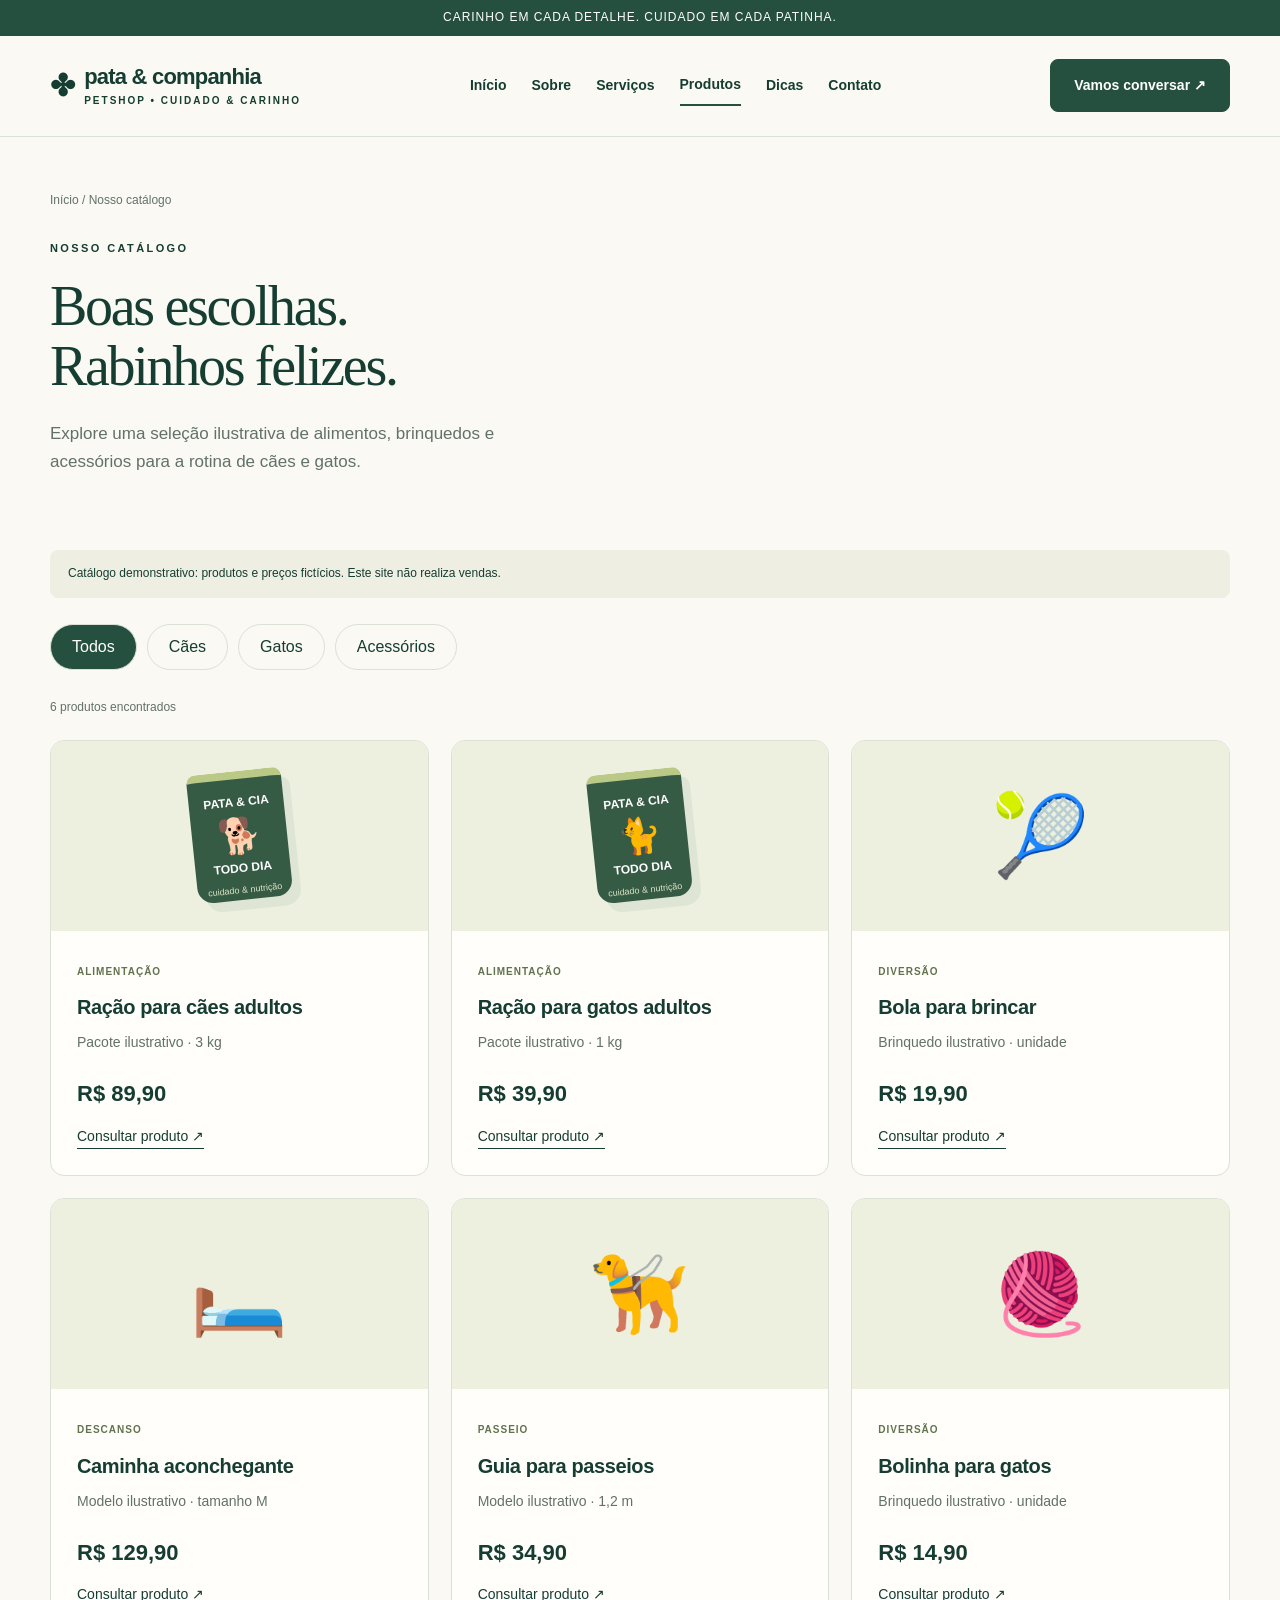
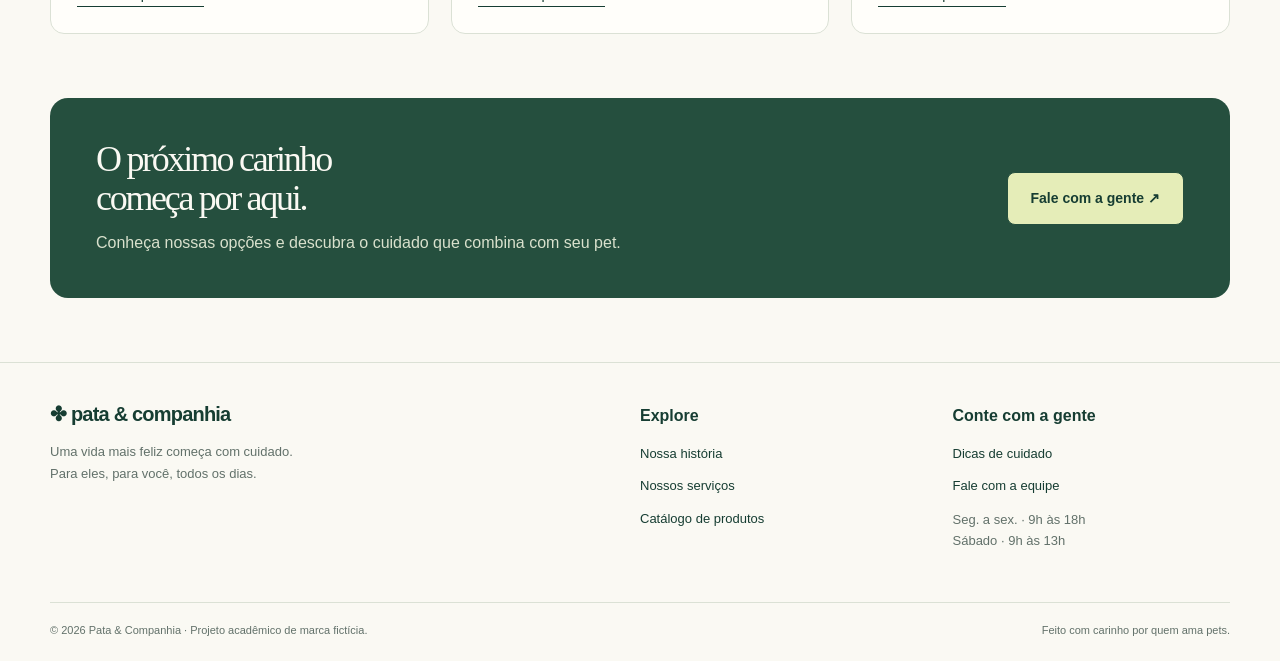
==== produtos.html @ c298a9f4 "Add files via upload" ====
<!DOCTYPE html>
<html lang="pt-BR">
<head>
  <meta charset="UTF-8">
  <meta name="viewport" content="width=device-width, initial-scale=1">
  <meta name="theme-color" content="#254f3e">
  <meta
    name="description"
    content="Explore o catálogo ilustrativo de produtos da Pata & Companhia."
  >

  <title>Produtos | Pata & Companhia</title>

  <link rel="stylesheet" href="estilo.css">
  <script src="script.js" defer></script>
</head>

<body>
  <a class="skip-link" href="#conteudo">Pular para o conteúdo</a>

  <div class="top">
    CARINHO EM CADA DETALHE. CUIDADO EM CADA PATINHA.
  </div>

  <header>
    <div class="wrap nav">
      <a class="brand" href="index.html">
        <span class="paw" aria-hidden="true">✤</span>

        <span>
          pata & companhia
          <small>petshop • cuidado & carinho</small>
        </span>
      </a>

      <button
        class="menu"
        type="button"
        aria-expanded="false"
        aria-controls="navigation"
      >
        Menu ☰
      </button>

      <nav id="navigation" aria-label="Navegação principal">
        <a href="index.html">Início</a>
        <a href="sobre.html">Sobre</a>
        <a href="servicos.html">Serviços</a>
        <a href="produtos.html" aria-current="page">Produtos</a>
        <a href="dicas.html">Dicas</a>
        <a href="contato.html">Contato</a>
      </nav>

      <a class="btn" href="contato.html">Vamos conversar ↗</a>
    </div>
  </header>

  <main id="conteudo" class="wrap">
    <div class="page-head">
      <div class="breadcrumb">
        <a href="index.html">Início</a> / Nosso catálogo
      </div>

      <span class="eyebrow">Nosso catálogo</span>

      <h1>
        Boas escolhas.<br>
        Rabinhos felizes.
      </h1>

      <p class="lead">
        Explore uma seleção ilustrativa de alimentos, brinquedos
        e acessórios para a rotina de cães e gatos.
      </p>
    </div>

    <section class="section-compact">
      <div class="notice">
        Catálogo demonstrativo: produtos e preços fictícios.
        Este site não realiza vendas.
      </div>

      <div
        class="filters"
        role="group"
        aria-label="Filtrar produtos"
      >
        <button
          class="filter"
          type="button"
          data-filter="todos"
          aria-pressed="true"
        >
          Todos
        </button>

        <button
          class="filter"
          type="button"
          data-filter="caes"
          aria-pressed="false"
        >
          Cães
        </button>

        <button
          class="filter"
          type="button"
          data-filter="gatos"
          aria-pressed="false"
        >
          Gatos
        </button>

        <button
          class="filter"
          type="button"
          data-filter="acessorios"
          aria-pressed="false"
        >
          Acessórios
        </button>
      </div>

      <p id="count" class="micro" aria-live="polite">
        6 produtos encontrados
      </p>

      <div class="grid">
        <article class="card" data-category="caes">
          <div class="product-art" aria-hidden="true">
            <div class="bag">
              <b>PATA & CIA</b>
              <span>🐕</span>
              <b>TODO DIA</b>
              <small>cuidado & nutrição</small>
            </div>
          </div>

          <div class="card-body">
            <span class="tag">Alimentação</span>

            <h3>Ração para cães adultos</h3>

            <p>Pacote ilustrativo · 3 kg</p>

            <div class="price">R$ 89,90</div>

            <a class="text-link" href="contato.html">
              Consultar produto ↗
            </a>
          </div>
        </article>

        <article class="card" data-category="gatos">
          <div class="product-art" aria-hidden="true">
            <div class="bag">
              <b>PATA & CIA</b>
              <span>🐈</span>
              <b>TODO DIA</b>
              <small>cuidado & nutrição</small>
            </div>
          </div>

          <div class="card-body">
            <span class="tag">Alimentação</span>

            <h3>Ração para gatos adultos</h3>

            <p>Pacote ilustrativo · 1 kg</p>

            <div class="price">R$ 39,90</div>

            <a class="text-link" href="contato.html">
              Consultar produto ↗
            </a>
          </div>
        </article>

        <article class="card" data-category="acessorios">
          <div class="product-art" aria-hidden="true">
            <span class="product-emoji">🎾</span>
          </div>

          <div class="card-body">
            <span class="tag">Diversão</span>

            <h3>Bola para brincar</h3>

            <p>Brinquedo ilustrativo · unidade</p>

            <div class="price">R$ 19,90</div>

            <a class="text-link" href="contato.html">
              Consultar produto ↗
            </a>
          </div>
        </article>

        <article class="card" data-category="acessorios">
          <div class="product-art" aria-hidden="true">
            <span class="product-emoji">🛏️</span>
          </div>

          <div class="card-body">
            <span class="tag">Descanso</span>

            <h3>Caminha aconchegante</h3>

            <p>Modelo ilustrativo · tamanho M</p>

            <div class="price">R$ 129,90</div>

            <a class="text-link" href="contato.html">
              Consultar produto ↗
            </a>
          </div>
        </article>

        <article class="card" data-category="caes">
          <div class="product-art" aria-hidden="true">
            <span class="product-emoji">🦮</span>
          </div>

          <div class="card-body">
            <span class="tag">Passeio</span>

            <h3>Guia para passeios</h3>

            <p>Modelo ilustrativo · 1,2 m</p>

            <div class="price">R$ 34,90</div>

            <a class="text-link" href="contato.html">
              Consultar produto ↗
            </a>
          </div>
        </article>

        <article class="card" data-category="gatos">
          <div class="product-art" aria-hidden="true">
            <span class="product-emoji">🧶</span>
          </div>

          <div class="card-body">
            <span class="tag">Diversão</span>

            <h3>Bolinha para gatos</h3>

            <p>Brinquedo ilustrativo · unidade</p>

            <div class="price">R$ 14,90</div>

            <a class="text-link" href="contato.html">
              Consultar produto ↗
            </a>
          </div>
        </article>
      </div>
    </section>

    <div class="band">
      <div>
        <h2>
          O próximo carinho<br>
          começa por aqui.
        </h2>

        <p>
          Conheça nossas opções e descubra o cuidado que combina
          com seu pet.
        </p>
      </div>

      <a class="btn" href="contato.html">
        Fale com a gente ↗
      </a>
    </div>
  </main>

  <footer>
    <div class="wrap">
      <div class="footer-grid">
        <div>
          <a class="brand" href="index.html">
            ✤ pata & companhia
          </a>

          <p class="footer-description">
            Uma vida mais feliz começa com cuidado.<br>
            Para eles, para você, todos os dias.
          </p>
        </div>

        <div>
          <strong>Explore</strong>

          <ul>
            <li><a href="sobre.html">Nossa história</a></li>
            <li><a href="servicos.html">Nossos serviços</a></li>
            <li><a href="produtos.html">Catálogo de produtos</a></li>
          </ul>
        </div>

        <div>
          <strong>Conte com a gente</strong>

          <ul>
            <li><a href="dicas.html">Dicas de cuidado</a></li>
            <li><a href="contato.html">Fale com a equipe</a></li>
          </ul>

          <p>
            Seg. a sex. · 9h às 18h<br>
            Sábado · 9h às 13h
          </p>
        </div>
      </div>

      <div class="footer-bottom">
        <span>
          © 2026 Pata & Companhia · Projeto acadêmico de marca fictícia.
        </span>

        <span>Feito com carinho por quem ama pets.</span>
      </div>
    </div>
  </footer>
</body>
</html>
---- estilo.css ----
/* CONFIGURAÇÕES GERAIS */

* {
  box-sizing: border-box;
}

:root {
  --ink: #163d32;
  --green: #254f3e;
  --paper: #faf9f3;
  --lime: #e5edb8;
  --muted: #62716a;
  --line: #dbe1d5;
}

html {
  scroll-behavior: smooth;
}

body {
  margin: 0;
  background: var(--paper);
  color: var(--ink);
  font-family: "Segoe UI", Arial, sans-serif;
  font-size: 16px;
  line-height: 1.65;
}

a {
  color: inherit;
  text-decoration: none;
}

button,
input,
select,
textarea {
  font: inherit;
}

button,
a,
input,
select,
textarea {
  touch-action: manipulation;
}

:focus-visible {
  outline: 3px solid #cc7c35;
  outline-offset: 5px;
}

[hidden] {
  display: none !important;
}

.wrap {
  width: min(1180px, calc(100% - 64px));
  margin: auto;
}

.skip-link {
  position: absolute;
  top: 12px;
  left: -10000px;
  z-index: 100;
  padding: 12px 18px;
  background: var(--paper);
  color: var(--ink);
}

.skip-link:focus {
  left: 12px;
}

h1,
h2,
h3,
p {
  margin-top: 0;
}

h1,
h2 {
  font-family: Georgia, "Times New Roman", serif;
  font-weight: 500;
  letter-spacing: -2.3px;
  line-height: 1.08;
}

h1 {
  margin-bottom: 23px;
  font-size: clamp(40px, 5.1vw, 68px);
}

h1 em {
  color: #7a8753;
}

h2 {
  margin-bottom: 18px;
  font-size: 42px;
}

h3 {
  margin-bottom: 10px;
  font-size: 20px;
  letter-spacing: -0.4px;
  line-height: 1.35;
}

p {
  margin-bottom: 22px;
  color: var(--muted);
}

section {
  padding: 64px 0;
}

.section-compact {
  padding-top: 20px;
}

/* CABEÇALHO E NAVEGAÇÃO */

.top {
  padding: 8px 20px;
  background: var(--green);
  color: #fff;
  text-align: center;
  font-size: 12px;
  letter-spacing: 0.08em;
}

header {
  border-bottom: 1px solid var(--line);
  background: var(--paper);
}

.nav {
  display: flex;
  align-items: center;
  justify-content: space-between;
  gap: 26px;
  min-height: 100px;
}

.brand {
  display: flex;
  align-items: center;
  gap: 10px;
  font-size: 22px;
  font-weight: 800;
  letter-spacing: -0.8px;
  line-height: 1.1;
}

.brand small {
  display: block;
  margin-top: 6px;
  font-size: 10px;
  letter-spacing: 2px;
  text-transform: uppercase;
}

.paw {
  font-size: 30px;
}

nav {
  display: flex;
  align-items: center;
  gap: 25px;
  font-size: 14px;
  font-weight: 600;
}

nav a {
  padding: 8px 0;
}

nav a[aria-current="page"] {
  border-bottom: 2px solid var(--green);
}

nav a:hover {
  color: #a6612f;
}

.menu {
  display: none;
}

/* BOTÕES E LINKS */

.btn {
  display: inline-flex;
  align-items: center;
  justify-content: center;
  gap: 18px;
  padding: 14px 23px;
  border: 1px solid var(--green);
  border-radius: 8px;
  background: var(--green);
  color: white;
  font-size: 14px;
  font-weight: 650;
  text-align: center;
  cursor: pointer;
}

.btn:hover {
  background: #39644d;
}

.btn.light {
  border-color: #a4b2a3;
  background: transparent;
  color: var(--ink);
}

.btn.light:hover {
  background: #edf0df;
}

.text-link {
  padding-bottom: 4px;
  border-bottom: 1px solid;
  font-size: 14px;
}

.text-link:hover {
  color: #a6612f;
}

.actions {
  display: flex;
  flex-wrap: wrap;
  gap: 12px;
  margin: 28px 0;
}

/* TEXTOS DE APOIO */

.eyebrow {
  display: block;
  margin: 0 0 19px;
  font-size: 11px;
  font-weight: 750;
  letter-spacing: 2.4px;
  text-transform: uppercase;
}

.lead {
  max-width: 530px;
  font-size: 17px;
}

.micro {
  color: var(--muted);
  font-size: 12px;
}

.tag {
  display: inline-block;
  margin-bottom: 14px;
  color: #61734e;
  font-size: 10px;
  font-weight: 700;
  letter-spacing: 1px;
  text-transform: uppercase;
}

.notice {
  margin-bottom: 26px;
  padding: 14px 18px;
  border-radius: 8px;
  background: #eeeee3;
  font-size: 12px;
}

/* DESTAQUE DA PÁGINA INICIAL */

.hero {
  display: grid;
  grid-template-columns: 1.03fr 1fr;
  align-items: center;
  gap: 60px;
  padding: 64px 0 62px;
}

.art {
  position: relative;
  min-height: 450px;
  overflow: hidden;
  border-radius: 150px 150px 22px 22px;
  background: #e6eace;
}

.art img {
  display: block;
  width: 100%;
  height: 450px;
  object-fit: contain;
}

.art-note {
  position: absolute;
  bottom: 23px;
  left: 23px;
  padding: 13px 20px;
  border-radius: 10px;
  background: var(--paper);
  box-shadow: 0 5px 25px #163d3210;
  font-size: 13px;
}

.art-note strong {
  display: block;
}

.sticker {
  position: absolute;
  top: 27px;
  right: 20px;
  display: grid;
  place-content: center;
  width: 89px;
  height: 89px;
  border-radius: 50%;
  background: var(--green);
  color: var(--lime);
  font-size: 11px;
  font-weight: 700;
  text-align: center;
  transform: rotate(12deg);
}

/* BENEFÍCIOS */

.benefits {
  display: grid;
  grid-template-columns: repeat(3, 1fr);
  gap: 20px;
  padding: 24px 0;
  border-top: 1px solid var(--line);
  border-bottom: 1px solid var(--line);
}

.benefits > div {
  display: flex;
  align-items: center;
  gap: 13px;
  font-size: 13px;
}

.benefits span {
  font-size: 22px;
}

.benefits strong {
  display: block;
  font-size: 14px;
}

.benefits p {
  margin: 0;
  font-size: 12px;
}

/* SEÇÕES E CARDS */

.section-head {
  display: flex;
  align-items: flex-end;
  justify-content: space-between;
  gap: 20px;
  margin-bottom: 28px;
}

.section-head h2 {
  margin-bottom: 0;
}

.grid {
  display: grid;
  grid-template-columns: repeat(3, minmax(0, 1fr));
  gap: 22px;
}

.card {
  overflow: hidden;
  border: 1px solid var(--line);
  border-radius: 14px;
  background: #fffefa;
}

.card-body {
  padding: 26px;
}

.card p {
  font-size: 14px;
}

.card p:last-child {
  margin-bottom: 0;
}

.icon-block {
  display: grid;
  place-items: center;
  height: 145px;
  background: #e8ecd9;
  font-size: 59px;
}

.card:nth-child(2) .icon-block {
  background: #efe4d6;
}

.card:nth-child(3) .icon-block {
  background: #e2e9e4;
}

/* FAIXA DE CONTATO */

.band {
  display: flex;
  align-items: center;
  justify-content: space-between;
  gap: 28px;
  margin-bottom: 64px;
  padding: 42px 46px;
  border-radius: 18px;
  background: var(--green);
  color: var(--paper);
}

.band h2 {
  margin: 0 0 12px;
  font-size: 36px;
}

.band p {
  max-width: 580px;
  margin: 0;
  color: #d9e1cd;
}

.band .btn {
  background: var(--lime);
  color: var(--ink);
  white-space: nowrap;
}

.band .btn:hover {
  background: #f1f5d5;
}

/* PÁGINAS INTERNAS */

.page-head {
  max-width: 760px;
  padding: 54px 0 32px;
}

.page-head h1 {
  font-size: 56px;
}

.breadcrumb {
  margin-bottom: 28px;
  color: var(--muted);
  font-size: 12px;
}

.breadcrumb a:hover {
  text-decoration: underline;
}

.split {
  display: grid;
  grid-template-columns: minmax(0, 1fr) minmax(0, 1fr);
  align-items: start;
  gap: 50px;
}

.panel {
  padding: 34px;
  border-radius: 16px;
  background: #edf0df;
}

.number {
  color: #809063;
  font-family: Georgia, serif;
  font-size: 39px;
}

.steps {
  display: grid;
  gap: 22px;
  margin: 0;
  padding: 0;
  list-style: none;
}

.steps li {
  display: flex;
  gap: 22px;
}

.steps p {
  margin-bottom: 0;
  font-size: 14px;
}

/* CATÁLOGO */

.filters {
  display: flex;
  flex-wrap: wrap;
  gap: 10px;
  margin-bottom: 28px;
}

.filter {
  padding: 9px 21px;
  border: 1px solid var(--line);
  border-radius: 30px;
  background: transparent;
  color: var(--ink);
  cursor: pointer;
}

.filter:hover {
  background: #edf0df;
}

.filter[aria-pressed="true"] {
  background: var(--green);
  color: white;
}

.product-art {
  display: grid;
  place-items: center;
  height: 190px;
  background: #edf0df;
}

.bag {
  width: 95px;
  height: 129px;
  padding: 15px 6px;
  border-top: 8px solid #bbc986;
  border-radius: 9px 9px 16px 16px;
  background: #365b45;
  color: white;
  box-shadow: 8px 10px 0 #163d3210;
  line-height: 1.4;
  text-align: center;
  transform: rotate(-6deg);
}

.bag b {
  display: block;
  font-size: 12px;
}

.bag span {
  font-size: 35px;
}

.bag small {
  color: #dce6c6;
  font-size: 9px;
}

.product-emoji {
  font-size: 79px;
}

.price {
  margin-bottom: 10px;
  font-size: 22px;
  font-weight: 700;
}

/* DICAS EXPANSÍVEIS */

.article {
  margin-bottom: 20px;
  padding: 28px;
  border: 1px solid var(--line);
  border-radius: 14px;
  background: #fffefa;
}

.article summary {
  font-size: 18px;
  font-weight: 700;
  cursor: pointer;
}

.article p {
  margin: 20px 0 0;
  font-size: 15px;
}

.article ul {
  padding-left: 22px;
  color: var(--muted);
}

.article li + li {
  margin-top: 8px;
}

/* FORMULÁRIO */

form {
  display: grid;
  gap: 18px;
}

.field {
  display: grid;
  gap: 6px;
}

label {
  font-size: 13px;
  font-weight: 600;
}

input,
select,
textarea {
  width: 100%;
  min-width: 0;
  padding: 12px 14px;
  border: 1px solid #bbc6b5;
  border-radius: 7px;
  background: #fffefa;
  color: var(--ink);
}

textarea {
  min-height: 110px;
  resize: vertical;
}

.form-row {
  display: grid;
  grid-template-columns: minmax(0, 1fr) minmax(0, 1fr);
  gap: 16px;
}

.check {
  display: flex;
  align-items: flex-start;
  gap: 10px;
  font-size: 12px;
}

.check input {
  flex-shrink: 0;
  width: 17px;
  margin-top: 4px;
}

.result {
  padding: 18px;
  border-radius: 8px;
  background: #e5edb8;
  overflow-wrap: anywhere;
  white-space: pre-line;
}

.result:empty {
  display: none;
}

.contact-list {
  padding: 0;
  list-style: none;
}

.contact-list li {
  padding: 18px 0;
  border-bottom: 1px solid var(--line);
}

.contact-list strong {
  display: block;
}

.contact-list span {
  color: var(--muted);
  font-size: 14px;
}

/* RODAPÉ */

footer {
  padding: 40px 0 22px;
  border-top: 1px solid var(--line);
}

.footer-grid {
  display: grid;
  grid-template-columns: 2fr 1fr 1fr;
  gap: 35px;
}

.footer-grid p,
.footer-grid a {
  font-size: 13px;
}

.footer-grid .brand {
  font-size: 20px;
}

.footer-description {
  max-width: 320px;
  margin-top: 16px;
}

.footer-grid ul {
  margin: 10px 0;
  padding: 0;
  list-style: none;
}

.footer-grid li {
  margin: 6px 0;
}

.footer-grid li a:hover {
  text-decoration: underline;
}

.footer-bottom {
  display: flex;
  justify-content: space-between;
  gap: 16px;
  margin-top: 28px;
  padding-top: 18px;
  border-top: 1px solid var(--line);
  color: var(--muted);
  font-size: 11px;
}

/* TABLETS E COMPUTADORES MENORES */

@media (max-width: 1000px) {
  nav {
    gap: 15px;
  }

  .nav > .btn {
    display: none;
  }

  .hero {
    gap: 30px;
  }

  h1 {
    font-size: 52px;
  }

  .art {
    min-height: 400px;
  }

  .art img {
    height: 400px;
  }
}

/* CELULARES */

@media (max-width: 720px) {
  .wrap {
    width: calc(100% - 36px);
  }

  .top {
    font-size: 10px;
  }

  .nav {
    flex-wrap: wrap;
    gap: 0;
    min-height: 80px;
    padding: 16px 0;
  }

  .brand {
    font-size: 19px;
  }

  .menu {
    display: block;
    padding: 8px 13px;
    border: 1px solid var(--line);
    border-radius: 6px;
    background: transparent;
    color: var(--ink);
    cursor: pointer;
  }

  nav {
    display: none;
    flex-direction: column;
    align-items: stretch;
    gap: 0;
    width: 100%;
    padding-top: 16px;
  }

  nav.open {
    display: flex;
  }

  nav a {
    padding: 12px;
  }

  .hero {
    grid-template-columns: 1fr;
    gap: 25px;
    padding: 38px 0;
  }

  h1 {
    font-size: 46px;
  }

  h2 {
    font-size: 34px;
  }

  .lead {
    font-size: 16px;
  }

  .art {
    min-height: 360px;
  }

  .art img {
    height: 360px;
  }

  .benefits {
    grid-template-columns: 1fr;
    gap: 18px;
  }

  .grid,
  .split {
    grid-template-columns: 1fr;
  }

  .grid {
    gap: 18px;
  }

  .split {
    gap: 28px;
  }

  section {
    padding: 40px 0;
  }

  .section-compact {
    padding-top: 20px;
  }

  .section-head {
    flex-direction: column;
    align-items: flex-start;
  }

  .band {
    flex-direction: column;
    align-items: flex-start;
    margin-bottom: 40px;
    padding: 30px 24px;
  }

  .band h2 {
    font-size: 32px;
  }

  .footer-grid {
    grid-template-columns: 1fr 1fr;
  }

  .footer-grid > div:first-child {
    grid-column: 1 / -1;
  }

  .footer-bottom {
    flex-direction: column;
  }

  .page-head {
    padding: 32px 0 16px;
  }

  .page-head h1 {
    font-size: 43px;
  }

  .panel {
    padding: 24px;
  }

  .form-row {
    grid-template-columns: 1fr;
  }

  .icon-block {
    height: 120px;
  }
}

/* TELAS MUITO ESTREITAS */

@media (max-width: 380px) {
  .brand {
    font-size: 16px;
    gap: 7px;
  }

  .brand small {
    font-size: 8px;
  }

  .paw {
    font-size: 25px;
  }

  .menu {
    padding: 8px 10px;
  }

  h1,
  .page-head h1 {
    font-size: 38px;
  }

  .art-note {
    right: 15px;
    left: 15px;
    padding: 12px 15px;
    font-size: 12px;
  }
}

/* ACESSIBILIDADE */

@media (prefers-reduced-motion: reduce) {
  html {
    scroll-behavior: auto;
  }
}
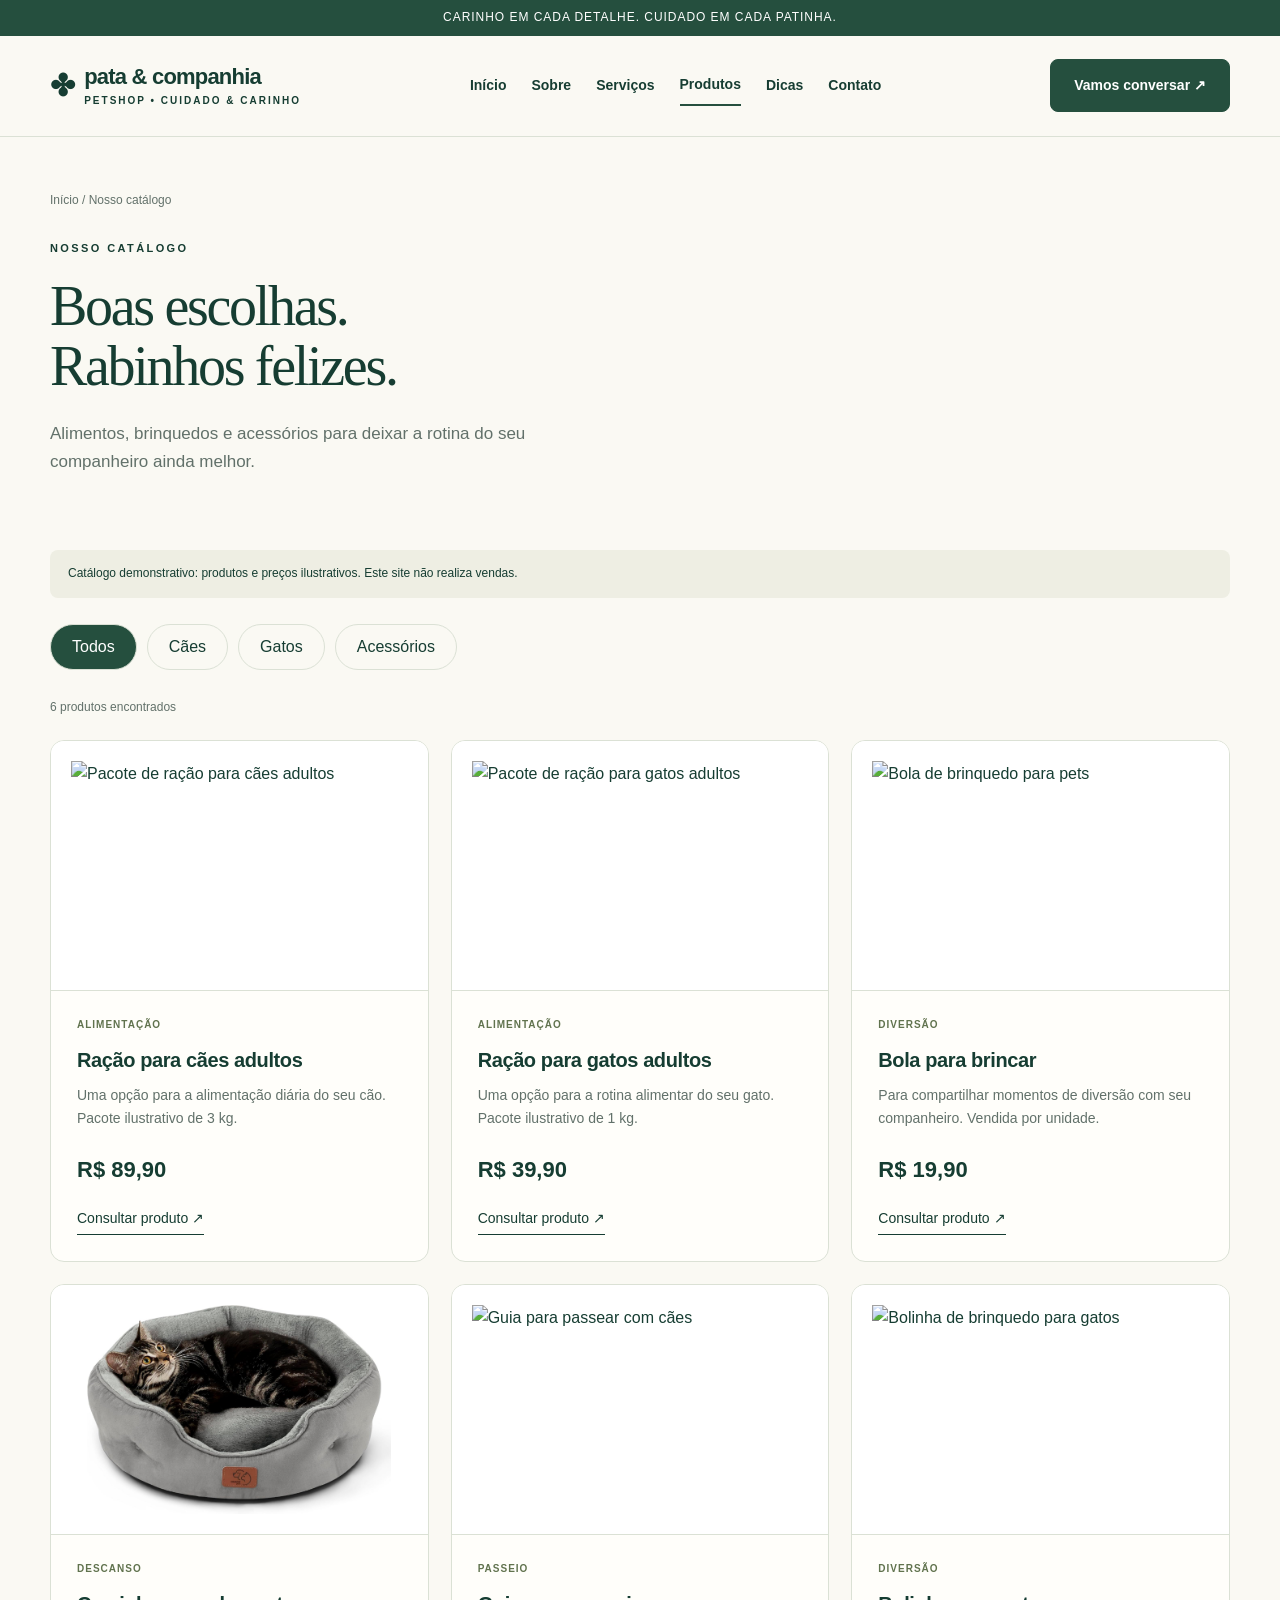
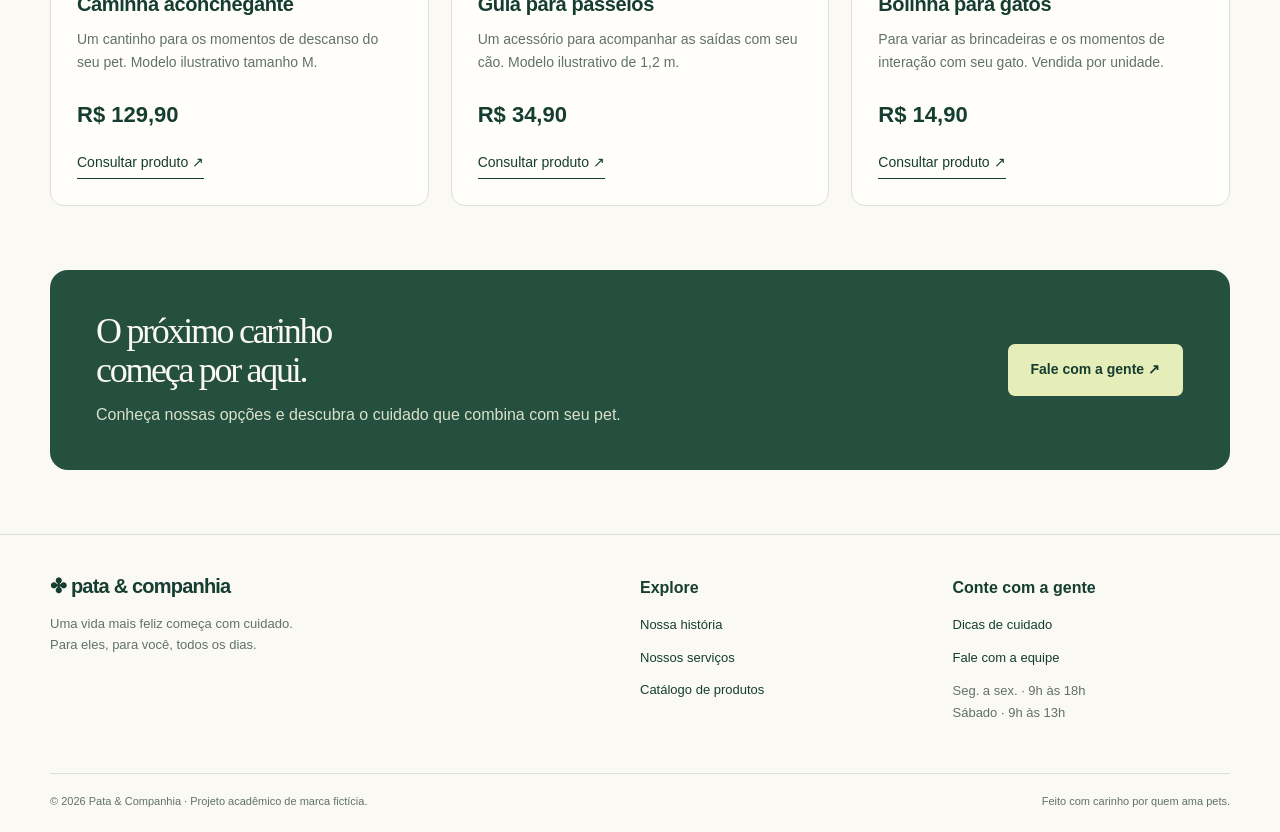
==== commit a811c20a: "Revise produtos.html with new layout and styles Updated product catalog page with new content and st" ====
--- a/produtos.html
+++ b/produtos.html
@@ -2,26 +2,101 @@
 <html lang="pt-BR">
 <head>
   <meta charset="UTF-8">
-  <meta name="viewport" content="width=device-width, initial-scale=1">
+
+  <meta
+    name="viewport"
+    content="width=device-width, initial-scale=1"
+  >
+
   <meta name="theme-color" content="#254f3e">
+
   <meta
     name="description"
-    content="Explore o catálogo ilustrativo de produtos da Pata & Companhia."
+    content="Conheça os alimentos, brinquedos e acessórios da Pata & Companhia."
   >
 
   <title>Produtos | Pata & Companhia</title>
 
+  <!-- Estilo geral do site -->
   <link rel="stylesheet" href="estilo.css">
+
+  <!-- Menu e filtros de produtos -->
   <script src="script.js" defer></script>
+
+  <!-- Estilos específicos das fotos dos produtos -->
+  <style>
+    .product-photo {
+      display: flex;
+      align-items: center;
+      justify-content: center;
+      height: 250px;
+      margin: 0;
+      padding: 20px;
+      overflow: hidden;
+      background: #ffffff;
+      border-bottom: 1px solid var(--line);
+    }
+
+    .product-photo img {
+      display: block;
+      width: 100%;
+      height: 100%;
+      object-fit: contain;
+      transition: transform 0.3s ease;
+    }
+
+    .product-card:hover .product-photo img {
+      transform: scale(1.05);
+    }
+
+    .product-card {
+      display: flex;
+      flex-direction: column;
+    }
+
+    .product-card .card-body {
+      display: flex;
+      flex-direction: column;
+      align-items: flex-start;
+      flex: 1;
+    }
+
+    .product-card .price {
+      margin-top: auto;
+    }
+
+    .product-card .text-link {
+      margin-top: 8px;
+    }
+
+    @media (max-width: 720px) {
+      .product-photo {
+        height: 240px;
+      }
+    }
+
+    @media (prefers-reduced-motion: reduce) {
+      .product-photo img {
+        transition: none;
+      }
+
+      .product-card:hover .product-photo img {
+        transform: none;
+      }
+    }
+  </style>
 </head>
 
 <body>
-  <a class="skip-link" href="#conteudo">Pular para o conteúdo</a>
+  <a class="skip-link" href="#conteudo">
+    Pular para o conteúdo
+  </a>
 
   <div class="top">
     CARINHO EM CADA DETALHE. CUIDADO EM CADA PATINHA.
   </div>
 
+  <!-- CABEÇALHO -->
   <header>
     <div class="wrap nav">
       <a class="brand" href="index.html">
@@ -51,10 +126,13 @@
         <a href="contato.html">Contato</a>
       </nav>
 
-      <a class="btn" href="contato.html">Vamos conversar ↗</a>
+      <a class="btn" href="contato.html">
+        Vamos conversar ↗
+      </a>
     </div>
   </header>
 
+  <!-- CONTEÚDO -->
   <main id="conteudo" class="wrap">
     <div class="page-head">
       <div class="breadcrumb">
@@ -69,17 +147,18 @@
       </h1>
 
       <p class="lead">
-        Explore uma seleção ilustrativa de alimentos, brinquedos
-        e acessórios para a rotina de cães e gatos.
+        Alimentos, brinquedos e acessórios para deixar
+        a rotina do seu companheiro ainda melhor.
       </p>
     </div>
 
-    <section class="section-compact">
+    <section class="section-compact" aria-label="Catálogo de produtos">
       <div class="notice">
-        Catálogo demonstrativo: produtos e preços fictícios.
+        Catálogo demonstrativo: produtos e preços ilustrativos.
         Este site não realiza vendas.
       </div>
 
+      <!-- FILTROS -->
       <div
         class="filters"
         role="group"
@@ -127,14 +206,16 @@
       </p>
 
       <div class="grid">
-        <article class="card" data-category="caes">
-          <div class="product-art" aria-hidden="true">
-            <div class="bag">
-              <b>PATA & CIA</b>
-              <span>🐕</span>
-              <b>TODO DIA</b>
-              <small>cuidado & nutrição</small>
-            </div>
+
+        <!-- PRODUTO 1 -->
+        <article class="card product-card" data-category="caes">
+          <div class="product-photo">
+            <img
+              src="imagens/racao-caes.jpg"
+              alt="Pacote de ração para cães adultos"
+              width="400"
+              height="400"
+            >
           </div>
 
           <div class="card-body">
@@ -142,7 +223,10 @@
 
             <h3>Ração para cães adultos</h3>
 
-            <p>Pacote ilustrativo · 3 kg</p>
+            <p>
+              Uma opção para a alimentação diária do seu cão.
+              Pacote ilustrativo de 3 kg.
+            </p>
 
             <div class="price">R$ 89,90</div>
 
@@ -152,14 +236,15 @@
           </div>
         </article>
 
-        <article class="card" data-category="gatos">
-          <div class="product-art" aria-hidden="true">
-            <div class="bag">
-              <b>PATA & CIA</b>
-              <span>🐈</span>
-              <b>TODO DIA</b>
-              <small>cuidado & nutrição</small>
-            </div>
+        <!-- PRODUTO 2 -->
+        <article class="card product-card" data-category="gatos">
+          <div class="product-photo">
+            <img
+              src="imagens/racao-gatos.jpg"
+              alt="Pacote de ração para gatos adultos"
+              width="400"
+              height="400"
+            >
           </div>
 
           <div class="card-body">
@@ -167,7 +252,10 @@
 
             <h3>Ração para gatos adultos</h3>
 
-            <p>Pacote ilustrativo · 1 kg</p>
+            <p>
+              Uma opção para a rotina alimentar do seu gato.
+              Pacote ilustrativo de 1 kg.
+            </p>
 
             <div class="price">R$ 39,90</div>
 
@@ -177,9 +265,19 @@
           </div>
         </article>
 
-        <article class="card" data-category="acessorios">
-          <div class="product-art" aria-hidden="true">
-            <span class="product-emoji">🎾</span>
+        <!-- PRODUTO 3 -->
+        <article
+          class="card product-card"
+          data-category="acessorios"
+        >
+          <div class="product-photo">
+            <img
+              src="imagens/bola.jpg"
+              alt="Bola de brinquedo para pets"
+              width="400"
+              height="400"
+              loading="lazy"
+            >
           </div>
 
           <div class="card-body">
@@ -187,7 +285,10 @@
 
             <h3>Bola para brincar</h3>
 
-            <p>Brinquedo ilustrativo · unidade</p>
+            <p>
+              Para compartilhar momentos de diversão
+              com seu companheiro. Vendida por unidade.
+            </p>
 
             <div class="price">R$ 19,90</div>
 
@@ -197,9 +298,19 @@
           </div>
         </article>
 
-        <article class="card" data-category="acessorios">
-          <div class="product-art" aria-hidden="true">
-            <span class="product-emoji">🛏️</span>
+        <!-- PRODUTO 4 -->
+        <article
+          class="card product-card"
+          data-category="acessorios"
+        >
+          <div class="product-photo">
+            <img
+              src="imagens/caminha.jpg"
+              alt="Caminha para descanso de pets"
+              width="400"
+              height="400"
+              loading="lazy"
+            >
           </div>
 
           <div class="card-body">
@@ -207,7 +318,10 @@
 
             <h3>Caminha aconchegante</h3>
 
-            <p>Modelo ilustrativo · tamanho M</p>
+            <p>
+              Um cantinho para os momentos de descanso
+              do seu pet. Modelo ilustrativo tamanho M.
+            </p>
 
             <div class="price">R$ 129,90</div>
 
@@ -217,9 +331,16 @@
           </div>
         </article>
 
-        <article class="card" data-category="caes">
-          <div class="product-art" aria-hidden="true">
-            <span class="product-emoji">🦮</span>
+        <!-- PRODUTO 5 -->
+        <article class="card product-card" data-category="caes">
+          <div class="product-photo">
+            <img
+              src="imagens/guia.jpg"
+              alt="Guia para passear com cães"
+              width="400"
+              height="400"
+              loading="lazy"
+            >
           </div>
 
           <div class="card-body">
@@ -227,7 +348,10 @@
 
             <h3>Guia para passeios</h3>
 
-            <p>Modelo ilustrativo · 1,2 m</p>
+            <p>
+              Um acessório para acompanhar as saídas
+              com seu cão. Modelo ilustrativo de 1,2 m.
+            </p>
 
             <div class="price">R$ 34,90</div>
 
@@ -237,9 +361,16 @@
           </div>
         </article>
 
-        <article class="card" data-category="gatos">
-          <div class="product-art" aria-hidden="true">
-            <span class="product-emoji">🧶</span>
+        <!-- PRODUTO 6 -->
+        <article class="card product-card" data-category="gatos">
+          <div class="product-photo">
+            <img
+              src="imagens/brinquedo-gato.jpg"
+              alt="Bolinha de brinquedo para gatos"
+              width="400"
+              height="400"
+              loading="lazy"
+            >
           </div>
 
           <div class="card-body">
@@ -247,7 +378,10 @@
 
             <h3>Bolinha para gatos</h3>
 
-            <p>Brinquedo ilustrativo · unidade</p>
+            <p>
+              Para variar as brincadeiras e os momentos
+              de interação com seu gato. Vendida por unidade.
+            </p>
 
             <div class="price">R$ 14,90</div>
 
@@ -259,6 +393,7 @@
       </div>
     </section>
 
+    <!-- CHAMADA PARA CONTATO -->
     <div class="band">
       <div>
         <h2>
@@ -267,8 +402,8 @@
         </h2>
 
         <p>
-          Conheça nossas opções e descubra o cuidado que combina
-          com seu pet.
+          Conheça nossas opções e descubra o cuidado
+          que combina com seu pet.
         </p>
       </div>
 
@@ -278,6 +413,7 @@
     </div>
   </main>
 
+  <!-- RODAPÉ -->
   <footer>
     <div class="wrap">
       <div class="footer-grid">
@@ -296,9 +432,17 @@
           <strong>Explore</strong>
 
           <ul>
-            <li><a href="sobre.html">Nossa história</a></li>
-            <li><a href="servicos.html">Nossos serviços</a></li>
-            <li><a href="produtos.html">Catálogo de produtos</a></li>
+            <li>
+              <a href="sobre.html">Nossa história</a>
+            </li>
+
+            <li>
+              <a href="servicos.html">Nossos serviços</a>
+            </li>
+
+            <li>
+              <a href="produtos.html">Catálogo de produtos</a>
+            </li>
           </ul>
         </div>
 
@@ -306,8 +450,13 @@
           <strong>Conte com a gente</strong>
 
           <ul>
-            <li><a href="dicas.html">Dicas de cuidado</a></li>
-            <li><a href="contato.html">Fale com a equipe</a></li>
+            <li>
+              <a href="dicas.html">Dicas de cuidado</a>
+            </li>
+
+            <li>
+              <a href="contato.html">Fale com a equipe</a>
+            </li>
           </ul>
 
           <p>
@@ -319,12 +468,15 @@
 
       <div class="footer-bottom">
         <span>
-          © 2026 Pata & Companhia · Projeto acadêmico de marca fictícia.
+          © 2026 Pata & Companhia ·
+          Projeto acadêmico de marca fictícia.
         </span>
 
-        <span>Feito com carinho por quem ama pets.</span>
+        <span>
+          Feito com carinho por quem ama pets.
+        </span>
       </div>
     </div>
   </footer>
 </body>
-</html>+</html>
